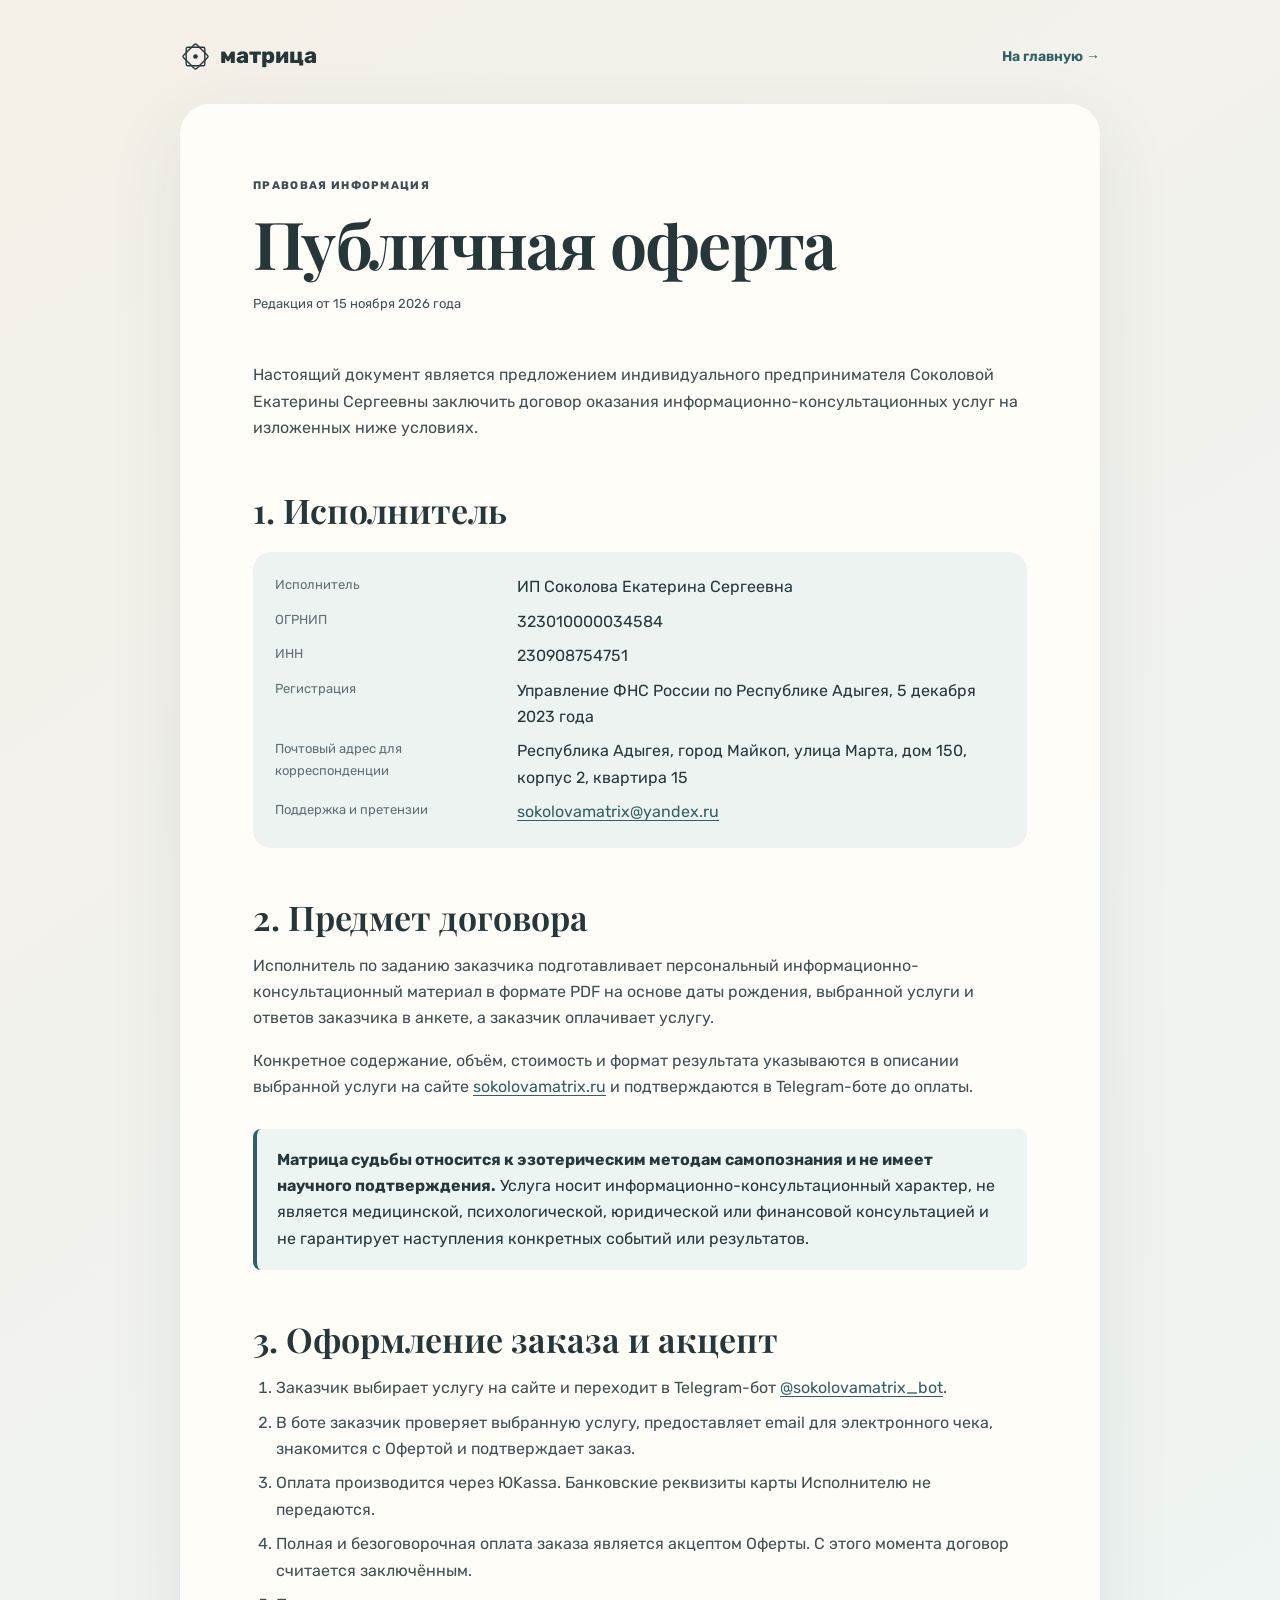
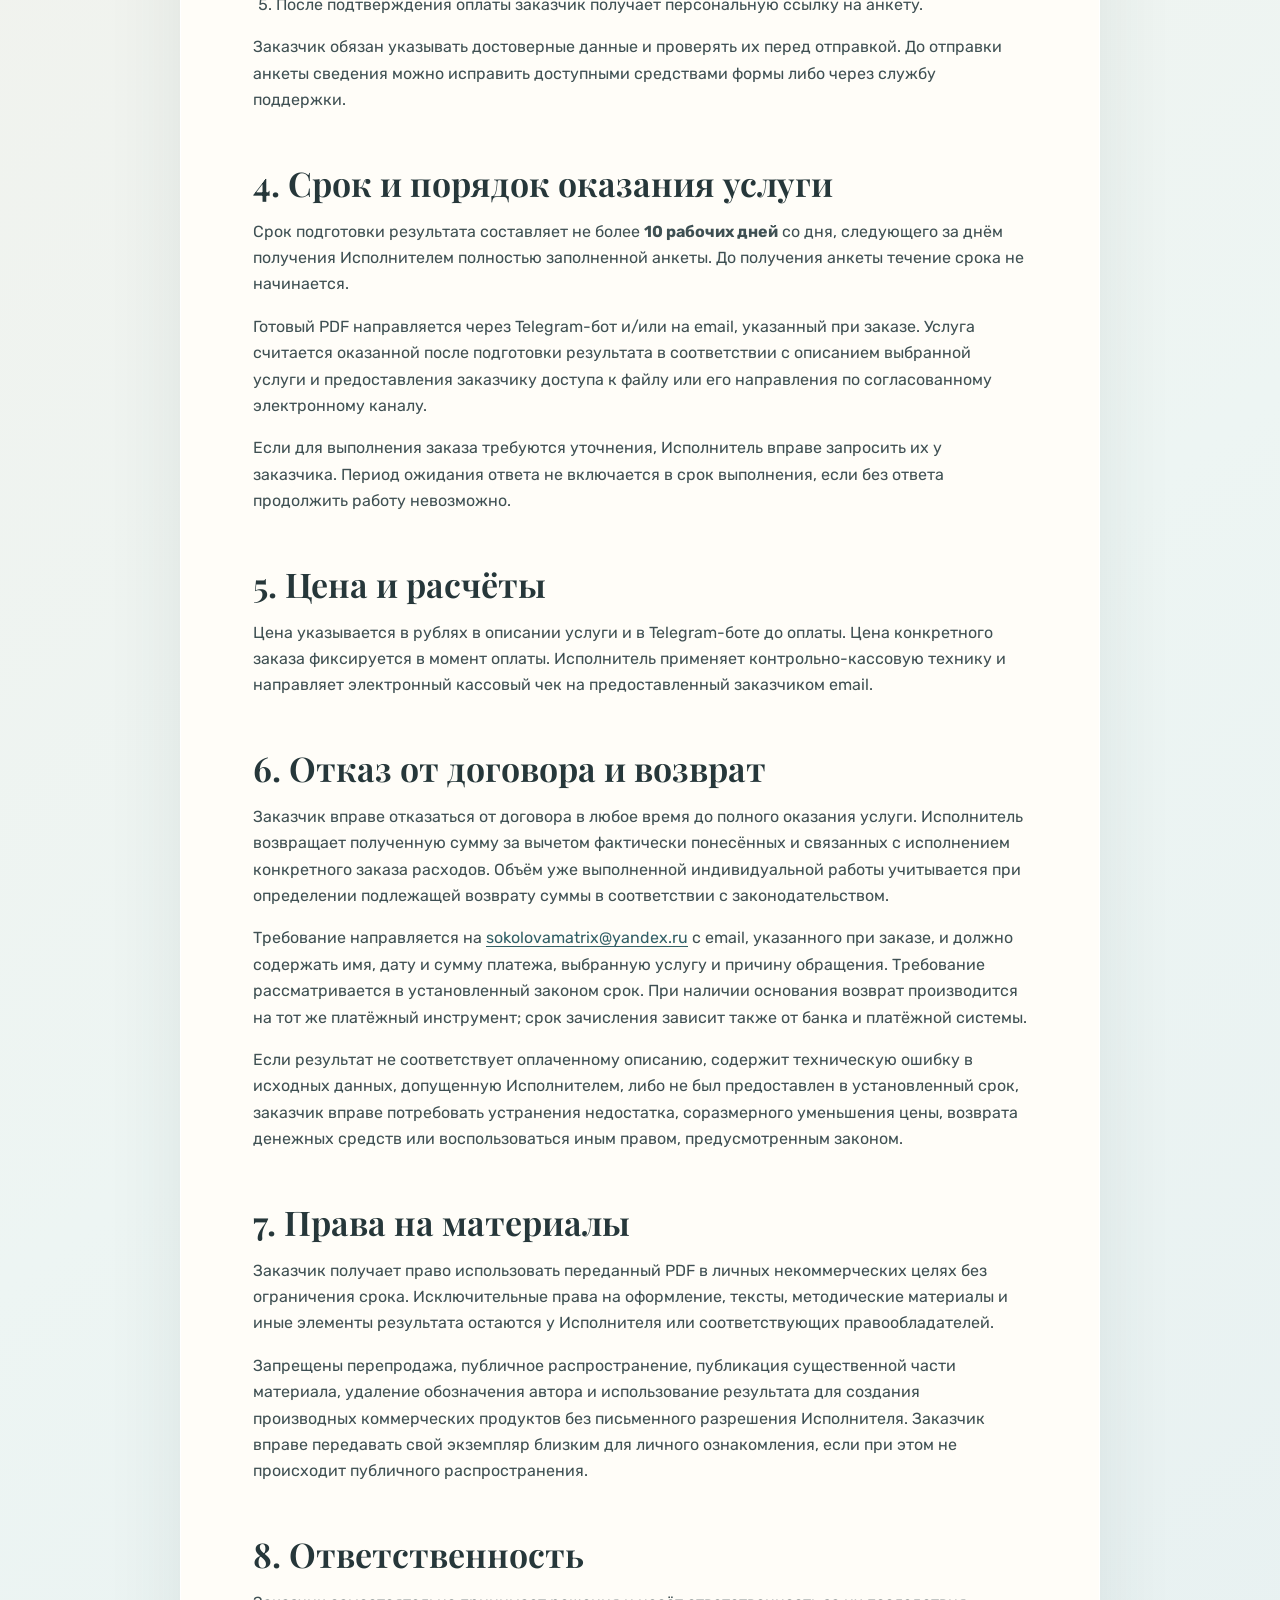
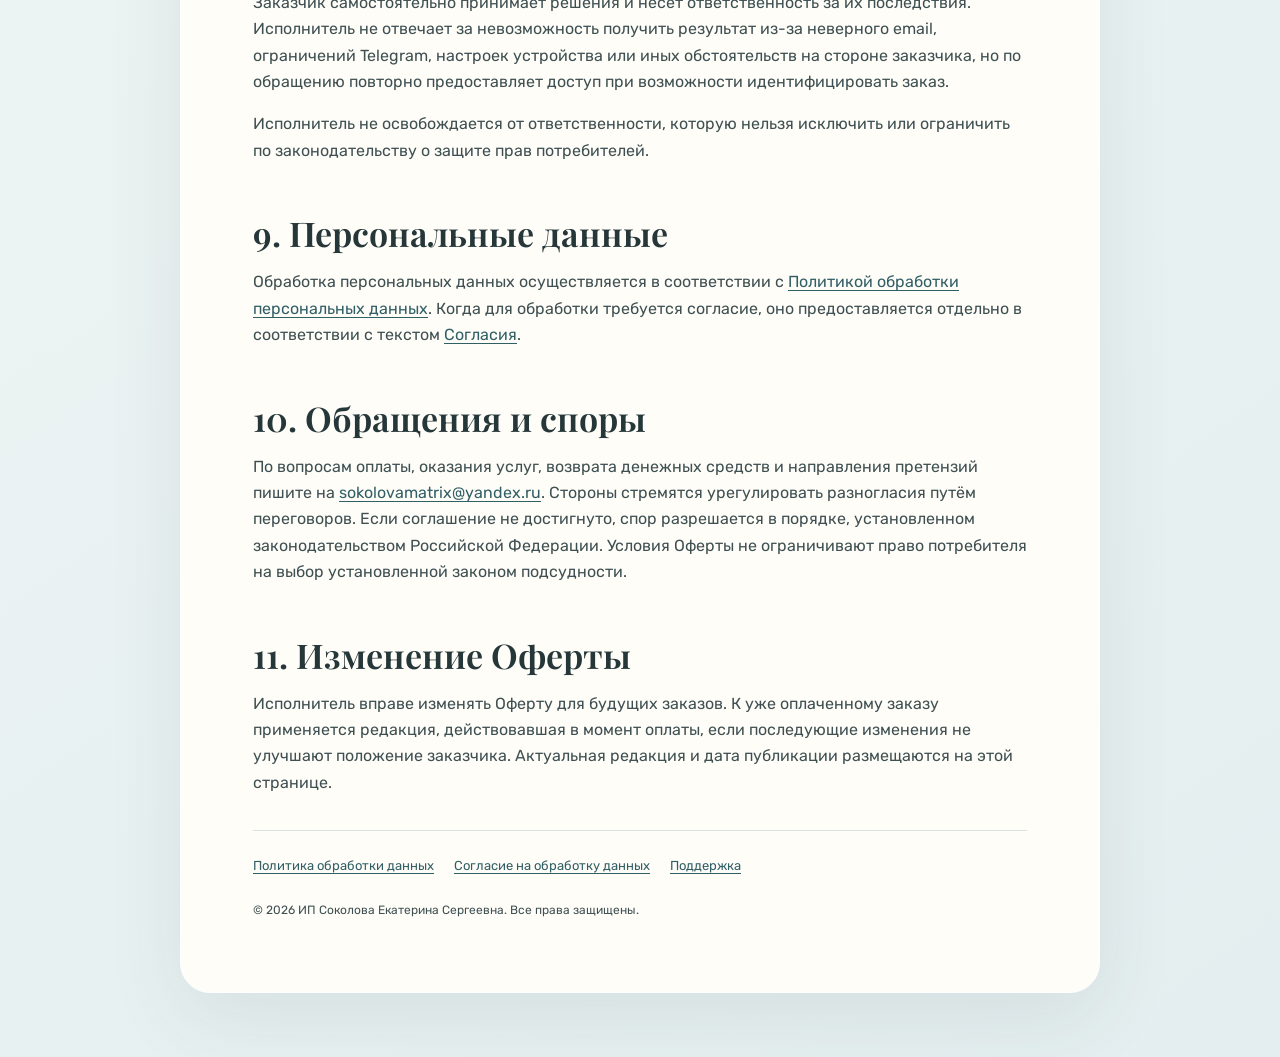
==== offer/index.html @ bf9406a5 "Добавить юридическую страницу: offer/index.html" ====
<!doctype html>
<html lang="ru"><head><meta charset="utf-8"><meta name="viewport" content="width=device-width,initial-scale=1"><title>Публичная оферта — Матрица</title><meta name="description" content="Публичная оферта на оказание услуг по подготовке персонального разбора Матрицы судьбы."><link rel="canonical" href="https://sokolovamatrix.ru/offer/"><link rel="stylesheet" href="/legal.css"></head>
<body><div class="shell"><header class="top"><a class="brand" href="/" aria-label="Матрица — главная"><svg viewBox="0 0 40 40" fill="none" aria-hidden="true"><rect x="8" y="8" width="24" height="24" rx="2" stroke="currentColor" stroke-width="1.8"/><rect x="8" y="8" width="24" height="24" rx="2" stroke="currentColor" stroke-width="1.8" transform="rotate(45 20 20)"/><circle cx="20" cy="20" r="3" fill="currentColor"/></svg>матрица</a><a class="back" href="/">На главную&nbsp;→</a></header><main class="paper">
<p class="eyebrow">Правовая информация</p><h1>Публичная оферта</h1><p class="updated">Редакция от 15 ноября 2026 года</p>
<p>Настоящий документ является предложением индивидуального предпринимателя Соколовой Екатерины Сергеевны заключить договор оказания информационно-консультационных услуг на изложенных ниже условиях.</p>
<h2>1. Исполнитель</h2><dl class="requisites"><dt>Исполнитель</dt><dd>ИП Соколова Екатерина Сергеевна</dd><dt>ОГРНИП</dt><dd>323010000034584</dd><dt>ИНН</dt><dd>230908754751</dd><dt>Регистрация</dt><dd>Управление ФНС России по Республике Адыгея, 5 декабря 2023 года</dd><dt>Почтовый адрес для корреспонденции</dt><dd>Республика Адыгея, город Майкоп, улица Марта, дом 150, корпус 2, квартира 15</dd><dt>Поддержка и претензии</dt><dd><a href="mailto:sokolovamatrix@yandex.ru">sokolovamatrix@yandex.ru</a></dd></dl>
<h2>2. Предмет договора</h2><p>Исполнитель по заданию заказчика подготавливает персональный информационно-консультационный материал в формате PDF на основе даты рождения, выбранной услуги и ответов заказчика в анкете, а заказчик оплачивает услугу.</p><p>Конкретное содержание, объём, стоимость и формат результата указываются в описании выбранной услуги на сайте <a href="https://sokolovamatrix.ru">sokolovamatrix.ru</a> и подтверждаются в Telegram-боте до оплаты.</p>
<div class="note"><strong>Матрица судьбы относится к эзотерическим методам самопознания и не имеет научного подтверждения.</strong> Услуга носит информационно-консультационный характер, не является медицинской, психологической, юридической или финансовой консультацией и не гарантирует наступления конкретных событий или результатов.</div>
<h2>3. Оформление заказа и акцепт</h2><ol><li>Заказчик выбирает услугу на сайте и переходит в Telegram-бот <a href="https://t.me/sokolovamatrix_bot">@sokolovamatrix_bot</a>.</li><li>В боте заказчик проверяет выбранную услугу, предоставляет email для электронного чека, знакомится с Офертой и подтверждает заказ.</li><li>Оплата производится через ЮKassa. Банковские реквизиты карты Исполнителю не передаются.</li><li>Полная и безоговорочная оплата заказа является акцептом Оферты. С этого момента договор считается заключённым.</li><li>После подтверждения оплаты заказчик получает персональную ссылку на анкету.</li></ol><p>Заказчик обязан указывать достоверные данные и проверять их перед отправкой. До отправки анкеты сведения можно исправить доступными средствами формы либо через службу поддержки.</p>
<h2>4. Срок и порядок оказания услуги</h2><p>Срок подготовки результата составляет не более <strong>10 рабочих дней</strong> со дня, следующего за днём получения Исполнителем полностью заполненной анкеты. До получения анкеты течение срока не начинается.</p><p>Готовый PDF направляется через Telegram-бот и/или на email, указанный при заказе. Услуга считается оказанной после подготовки результата в соответствии с описанием выбранной услуги и предоставления заказчику доступа к файлу или его направления по согласованному электронному каналу.</p><p>Если для выполнения заказа требуются уточнения, Исполнитель вправе запросить их у заказчика. Период ожидания ответа не включается в срок выполнения, если без ответа продолжить работу невозможно.</p>
<h2>5. Цена и расчёты</h2><p>Цена указывается в рублях в описании услуги и в Telegram-боте до оплаты. Цена конкретного заказа фиксируется в момент оплаты. Исполнитель применяет контрольно-кассовую технику и направляет электронный кассовый чек на предоставленный заказчиком email.</p>
<h2>6. Отказ от договора и возврат</h2><p>Заказчик вправе отказаться от договора в любое время до полного оказания услуги. Исполнитель возвращает полученную сумму за вычетом фактически понесённых и связанных с исполнением конкретного заказа расходов. Объём уже выполненной индивидуальной работы учитывается при определении подлежащей возврату суммы в соответствии с законодательством.</p><p>Требование направляется на <a href="mailto:sokolovamatrix@yandex.ru">sokolovamatrix@yandex.ru</a> с email, указанного при заказе, и должно содержать имя, дату и сумму платежа, выбранную услугу и причину обращения. Требование рассматривается в установленный законом срок. При наличии основания возврат производится на тот же платёжный инструмент; срок зачисления зависит также от банка и платёжной системы.</p><p>Если результат не соответствует оплаченному описанию, содержит техническую ошибку в исходных данных, допущенную Исполнителем, либо не был предоставлен в установленный срок, заказчик вправе потребовать устранения недостатка, соразмерного уменьшения цены, возврата денежных средств или воспользоваться иным правом, предусмотренным законом.</p>
<h2>7. Права на материалы</h2><p>Заказчик получает право использовать переданный PDF в личных некоммерческих целях без ограничения срока. Исключительные права на оформление, тексты, методические материалы и иные элементы результата остаются у Исполнителя или соответствующих правообладателей.</p><p>Запрещены перепродажа, публичное распространение, публикация существенной части материала, удаление обозначения автора и использование результата для создания производных коммерческих продуктов без письменного разрешения Исполнителя. Заказчик вправе передавать свой экземпляр близким для личного ознакомления, если при этом не происходит публичного распространения.</p>
<h2>8. Ответственность</h2><p>Заказчик самостоятельно принимает решения и несёт ответственность за их последствия. Исполнитель не отвечает за невозможность получить результат из-за неверного email, ограничений Telegram, настроек устройства или иных обстоятельств на стороне заказчика, но по обращению повторно предоставляет доступ при возможности идентифицировать заказ.</p><p>Исполнитель не освобождается от ответственности, которую нельзя исключить или ограничить по законодательству о защите прав потребителей.</p>
<h2>9. Персональные данные</h2><p>Обработка персональных данных осуществляется в соответствии с <a href="/privacy/">Политикой обработки персональных данных</a>. Когда для обработки требуется согласие, оно предоставляется отдельно в соответствии с текстом <a href="/consent/">Согласия</a>.</p>
<h2>10. Обращения и споры</h2><p>По вопросам оплаты, оказания услуг, возврата денежных средств и направления претензий пишите на <a href="mailto:sokolovamatrix@yandex.ru">sokolovamatrix@yandex.ru</a>. Стороны стремятся урегулировать разногласия путём переговоров. Если соглашение не достигнуто, спор разрешается в порядке, установленном законодательством Российской Федерации. Условия Оферты не ограничивают право потребителя на выбор установленной законом подсудности.</p>
<h2>11. Изменение Оферты</h2><p>Исполнитель вправе изменять Оферту для будущих заказов. К уже оплаченному заказу применяется редакция, действовавшая в момент оплаты, если последующие изменения не улучшают положение заказчика. Актуальная редакция и дата публикации размещаются на этой странице.</p>
<nav class="legal-nav" aria-label="Правовые документы"><a href="/privacy/">Политика обработки данных</a><a href="/consent/">Согласие на обработку данных</a><a href="mailto:sokolovamatrix@yandex.ru">Поддержка</a></nav><p class="copyright">© 2026 ИП Соколова Екатерина Сергеевна. Все права защищены.</p>
</main></div></body></html>
---- legal.css ----
@font-face{font-family:Rubik;src:url('/assets/fonts/Rubik.ttf') format('truetype');font-weight:300 900;font-display:swap}
@font-face{font-family:Playfair;src:url('/assets/fonts/PlayfairDisplay.ttf') format('truetype');font-weight:400 900;font-display:swap}
:root{--ink:#26373a;--muted:#5f7073;--accent:#315f66;--paper:#fffdf8;--bg:#edf3f1;--line:#d8e2df}
*{box-sizing:border-box}html{scroll-behavior:smooth}body{margin:0;color:var(--ink);background:linear-gradient(145deg,#f5f0e8,#edf5f3 56%,#e4eef0);font:16px/1.65 Rubik,Arial,sans-serif}
a{color:var(--accent);text-underline-offset:3px}.shell{width:min(100% - 32px,920px);margin:auto;padding:24px 0 64px}.top{display:flex;justify-content:space-between;align-items:center;gap:20px;padding:14px 0 30px}.brand{display:flex;align-items:center;gap:9px;color:var(--ink);font-size:22px;font-weight:750;text-decoration:none}.brand svg{width:31px;height:31px}.back{font-size:14px;font-weight:650;text-decoration:none}.paper{background:var(--paper);border:1px solid #fff;border-radius:30px;padding:clamp(28px,6vw,72px);box-shadow:0 24px 80px rgb(45 71 68 / .09)}.eyebrow{margin:0 0 14px;color:var(--accent);font-size:11px;font-weight:750;letter-spacing:.12em;text-transform:uppercase}.paper h1{max-width:760px;margin:0 0 14px;font:650 clamp(37px,6vw,66px)/1.05 Playfair,Georgia,serif;letter-spacing:-.025em}.updated{margin:0 0 48px;color:var(--muted);font-size:13px}.paper h2{margin:46px 0 14px;padding-top:4px;font:650 clamp(25px,3vw,34px)/1.15 Playfair,Georgia,serif}.paper h3{margin:28px 0 10px;font-size:17px}.paper p,.paper li{color:#3f5053}.paper ul,.paper ol{padding-left:23px}.paper li+li{margin-top:8px}.note{margin:28px 0;padding:18px 20px;border-left:4px solid var(--accent);border-radius:8px;background:#edf5f2}.requisites{display:grid;grid-template-columns:minmax(160px,220px) minmax(0,1fr);gap:8px 22px;margin:22px 0;padding:22px;border-radius:18px;background:#edf3f1}.requisites dt{color:var(--muted);font-size:13px}.requisites dd{margin:0;overflow-wrap:anywhere}.legal-nav{display:flex;flex-wrap:wrap;gap:12px 20px;margin-top:34px;padding-top:24px;border-top:1px solid var(--line);font-size:13px}.copyright{margin:24px 0 0;color:var(--muted);font-size:12px}@media(max-width:620px){.shell{width:min(100% - 20px,920px);padding-top:12px}.top{padding:8px 4px 18px}.brand{font-size:19px}.paper{border-radius:22px;padding:28px 21px}.updated{margin-bottom:34px}.paper h2{margin-top:38px}.requisites{grid-template-columns:1fr;gap:3px;padding:18px}.requisites dd+dt{margin-top:10px}}
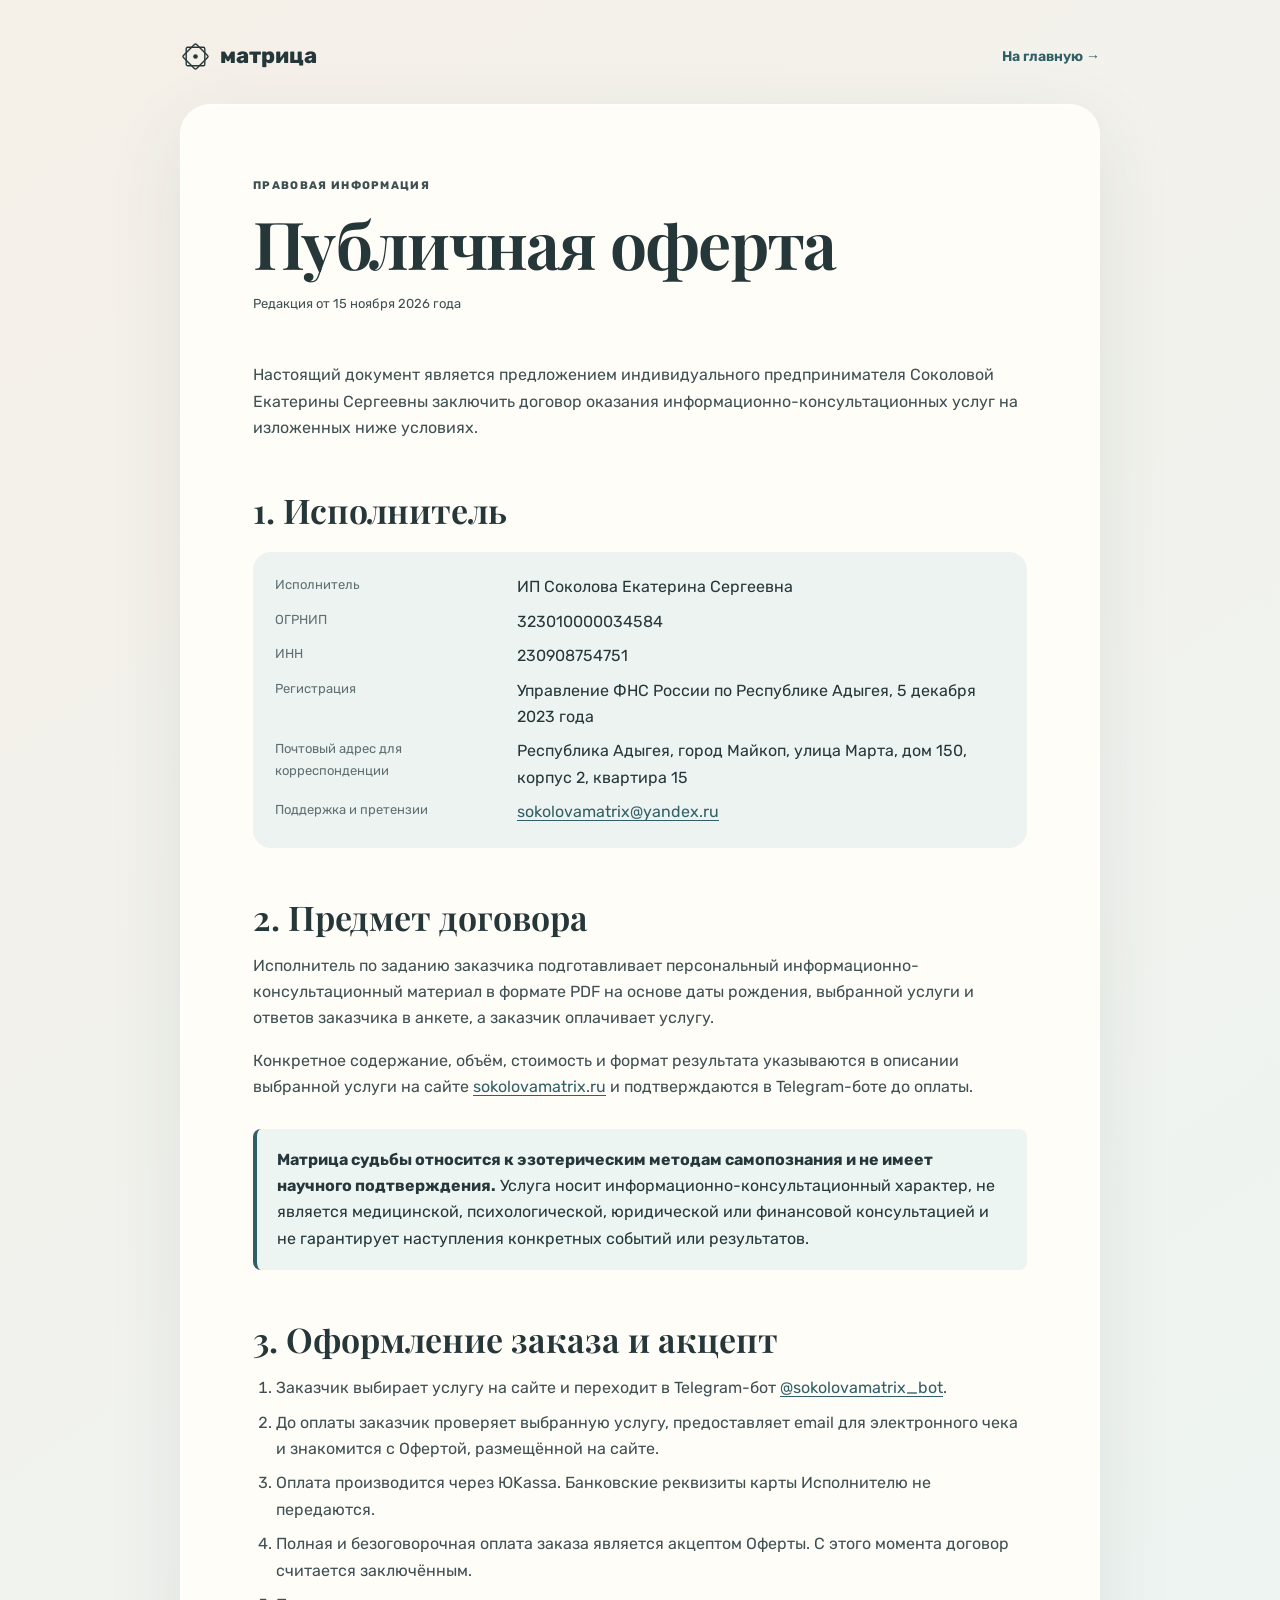
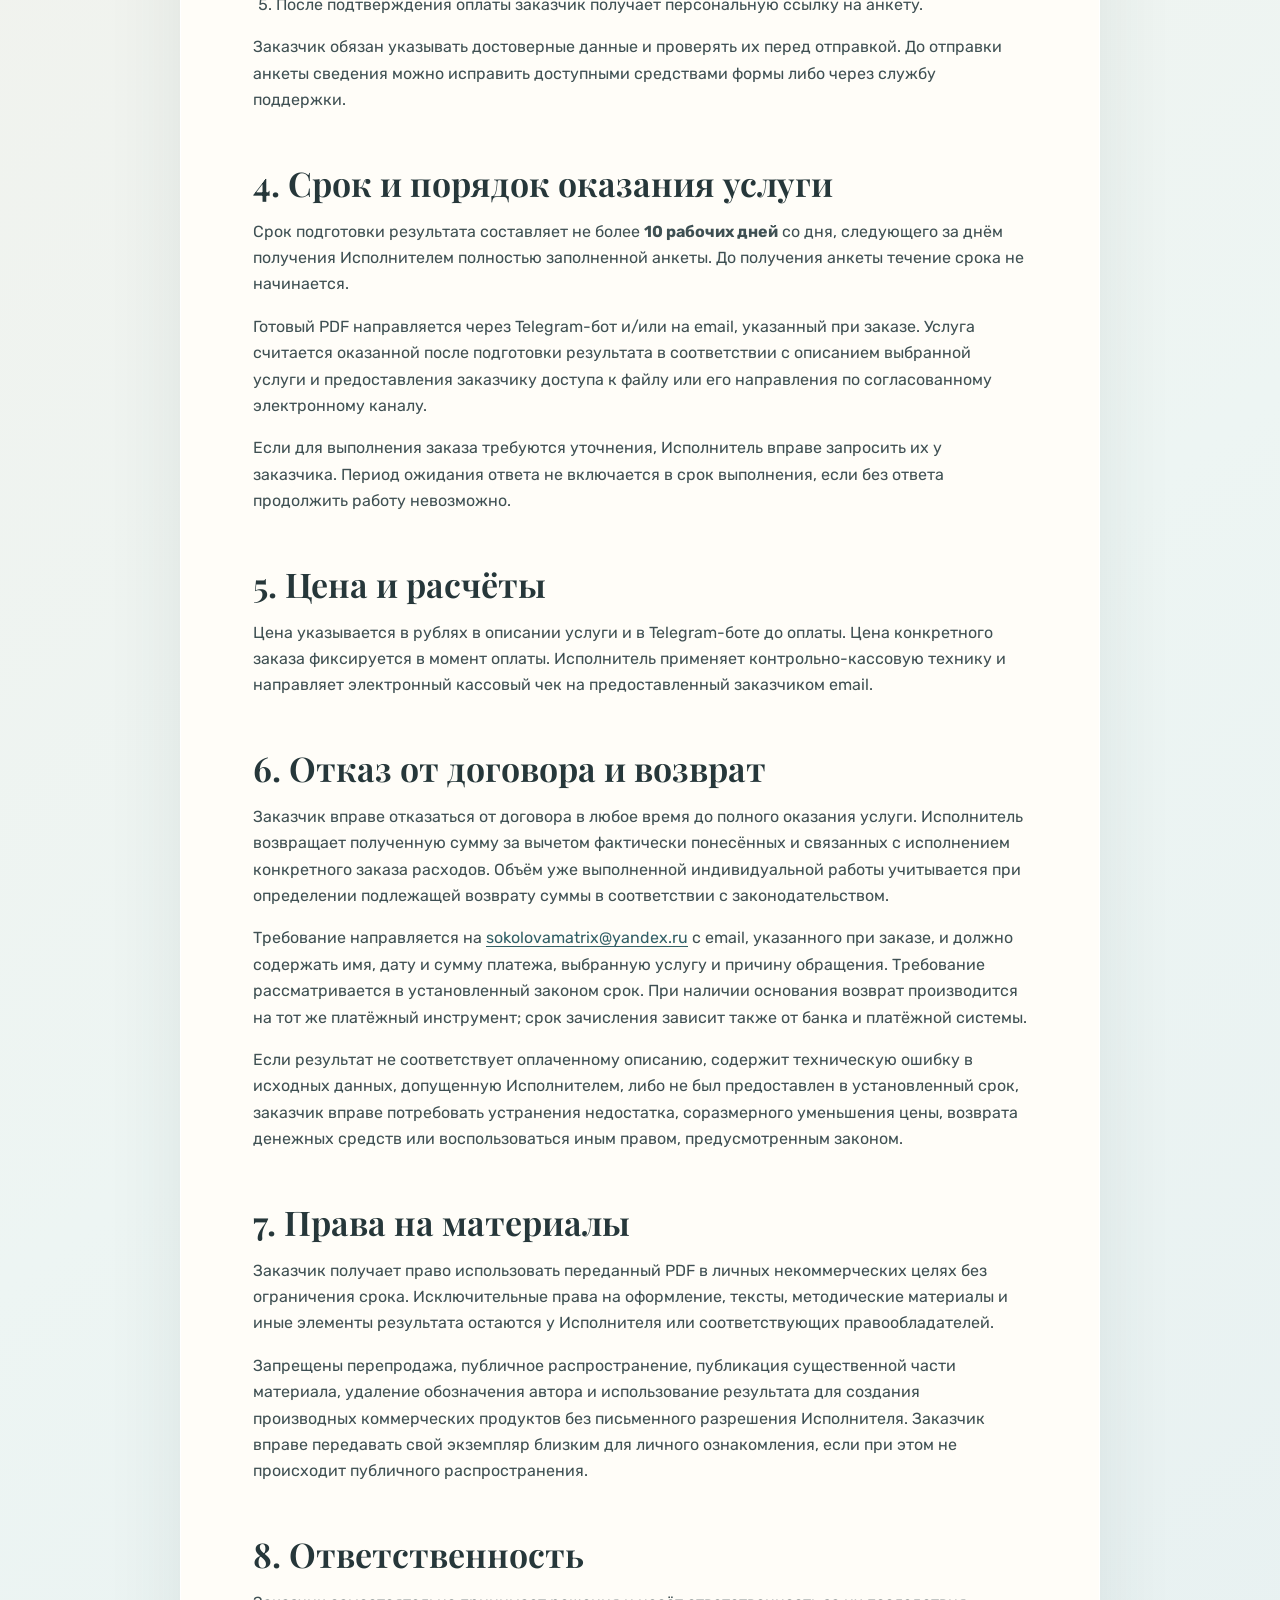
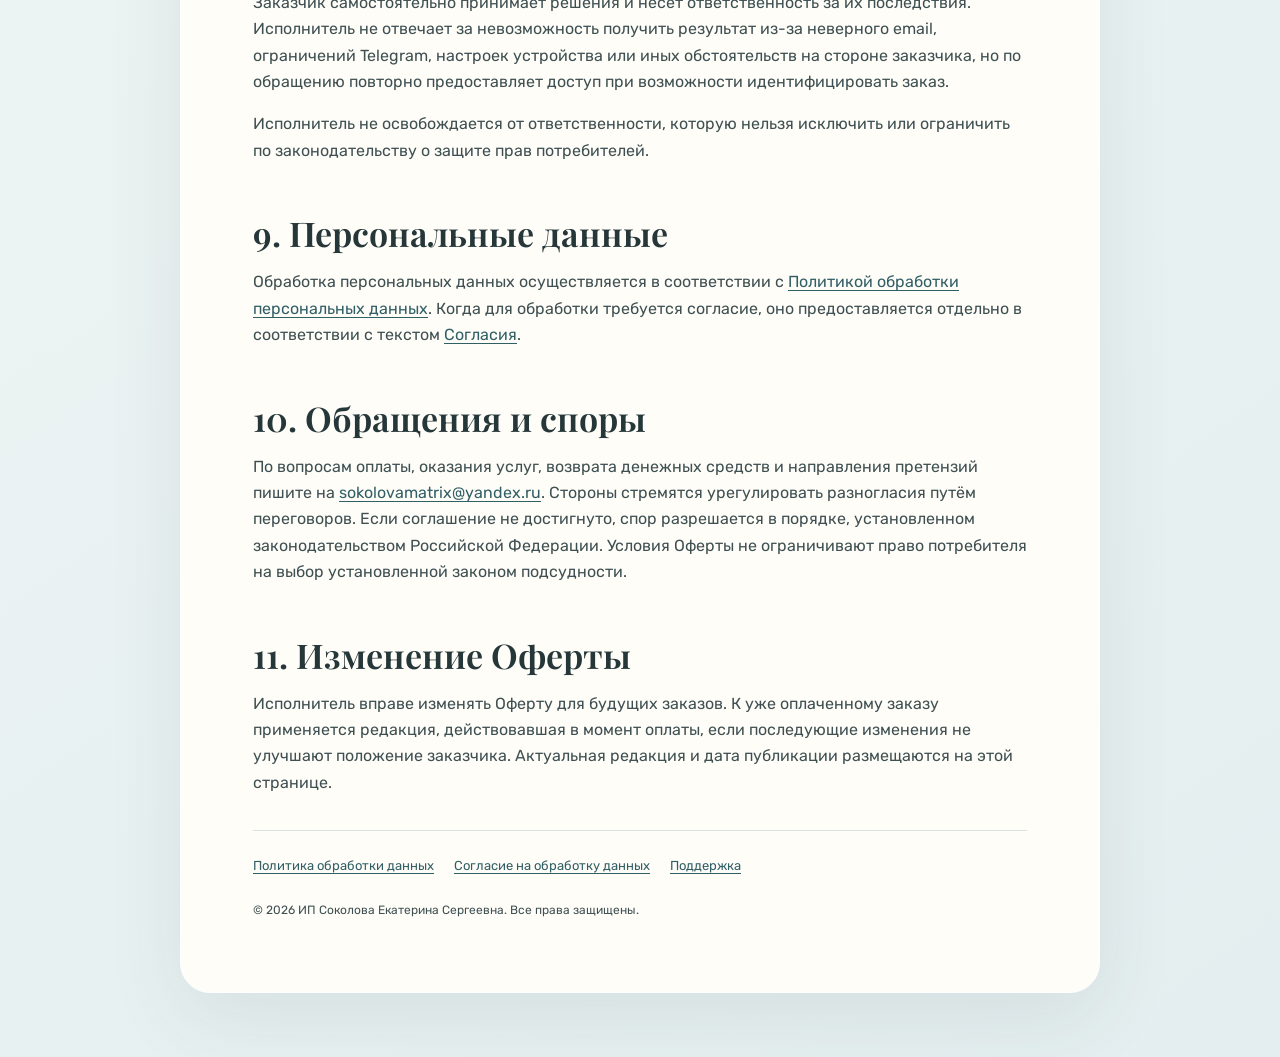
==== commit dd6d7073: "Уточнить порядок ознакомления с офертой" ====
--- a/offer/index.html
+++ b/offer/index.html
@@ -6,7 +6,7 @@
 <h2>1. Исполнитель</h2><dl class="requisites"><dt>Исполнитель</dt><dd>ИП Соколова Екатерина Сергеевна</dd><dt>ОГРНИП</dt><dd>323010000034584</dd><dt>ИНН</dt><dd>230908754751</dd><dt>Регистрация</dt><dd>Управление ФНС России по Республике Адыгея, 5 декабря 2023 года</dd><dt>Почтовый адрес для корреспонденции</dt><dd>Республика Адыгея, город Майкоп, улица Марта, дом 150, корпус 2, квартира 15</dd><dt>Поддержка и претензии</dt><dd><a href="mailto:sokolovamatrix@yandex.ru">sokolovamatrix@yandex.ru</a></dd></dl>
 <h2>2. Предмет договора</h2><p>Исполнитель по заданию заказчика подготавливает персональный информационно-консультационный материал в формате PDF на основе даты рождения, выбранной услуги и ответов заказчика в анкете, а заказчик оплачивает услугу.</p><p>Конкретное содержание, объём, стоимость и формат результата указываются в описании выбранной услуги на сайте <a href="https://sokolovamatrix.ru">sokolovamatrix.ru</a> и подтверждаются в Telegram-боте до оплаты.</p>
 <div class="note"><strong>Матрица судьбы относится к эзотерическим методам самопознания и не имеет научного подтверждения.</strong> Услуга носит информационно-консультационный характер, не является медицинской, психологической, юридической или финансовой консультацией и не гарантирует наступления конкретных событий или результатов.</div>
-<h2>3. Оформление заказа и акцепт</h2><ol><li>Заказчик выбирает услугу на сайте и переходит в Telegram-бот <a href="https://t.me/sokolovamatrix_bot">@sokolovamatrix_bot</a>.</li><li>В боте заказчик проверяет выбранную услугу, предоставляет email для электронного чека, знакомится с Офертой и подтверждает заказ.</li><li>Оплата производится через ЮKassa. Банковские реквизиты карты Исполнителю не передаются.</li><li>Полная и безоговорочная оплата заказа является акцептом Оферты. С этого момента договор считается заключённым.</li><li>После подтверждения оплаты заказчик получает персональную ссылку на анкету.</li></ol><p>Заказчик обязан указывать достоверные данные и проверять их перед отправкой. До отправки анкеты сведения можно исправить доступными средствами формы либо через службу поддержки.</p>
+<h2>3. Оформление заказа и акцепт</h2><ol><li>Заказчик выбирает услугу на сайте и переходит в Telegram-бот <a href="https://t.me/sokolovamatrix_bot">@sokolovamatrix_bot</a>.</li><li>До оплаты заказчик проверяет выбранную услугу, предоставляет email для электронного чека и знакомится с Офертой, размещённой на сайте.</li><li>Оплата производится через ЮKassa. Банковские реквизиты карты Исполнителю не передаются.</li><li>Полная и безоговорочная оплата заказа является акцептом Оферты. С этого момента договор считается заключённым.</li><li>После подтверждения оплаты заказчик получает персональную ссылку на анкету.</li></ol><p>Заказчик обязан указывать достоверные данные и проверять их перед отправкой. До отправки анкеты сведения можно исправить доступными средствами формы либо через службу поддержки.</p>
 <h2>4. Срок и порядок оказания услуги</h2><p>Срок подготовки результата составляет не более <strong>10 рабочих дней</strong> со дня, следующего за днём получения Исполнителем полностью заполненной анкеты. До получения анкеты течение срока не начинается.</p><p>Готовый PDF направляется через Telegram-бот и/или на email, указанный при заказе. Услуга считается оказанной после подготовки результата в соответствии с описанием выбранной услуги и предоставления заказчику доступа к файлу или его направления по согласованному электронному каналу.</p><p>Если для выполнения заказа требуются уточнения, Исполнитель вправе запросить их у заказчика. Период ожидания ответа не включается в срок выполнения, если без ответа продолжить работу невозможно.</p>
 <h2>5. Цена и расчёты</h2><p>Цена указывается в рублях в описании услуги и в Telegram-боте до оплаты. Цена конкретного заказа фиксируется в момент оплаты. Исполнитель применяет контрольно-кассовую технику и направляет электронный кассовый чек на предоставленный заказчиком email.</p>
 <h2>6. Отказ от договора и возврат</h2><p>Заказчик вправе отказаться от договора в любое время до полного оказания услуги. Исполнитель возвращает полученную сумму за вычетом фактически понесённых и связанных с исполнением конкретного заказа расходов. Объём уже выполненной индивидуальной работы учитывается при определении подлежащей возврату суммы в соответствии с законодательством.</p><p>Требование направляется на <a href="mailto:sokolovamatrix@yandex.ru">sokolovamatrix@yandex.ru</a> с email, указанного при заказе, и должно содержать имя, дату и сумму платежа, выбранную услугу и причину обращения. Требование рассматривается в установленный законом срок. При наличии основания возврат производится на тот же платёжный инструмент; срок зачисления зависит также от банка и платёжной системы.</p><p>Если результат не соответствует оплаченному описанию, содержит техническую ошибку в исходных данных, допущенную Исполнителем, либо не был предоставлен в установленный срок, заказчик вправе потребовать устранения недостатка, соразмерного уменьшения цены, возврата денежных средств или воспользоваться иным правом, предусмотренным законом.</p>
